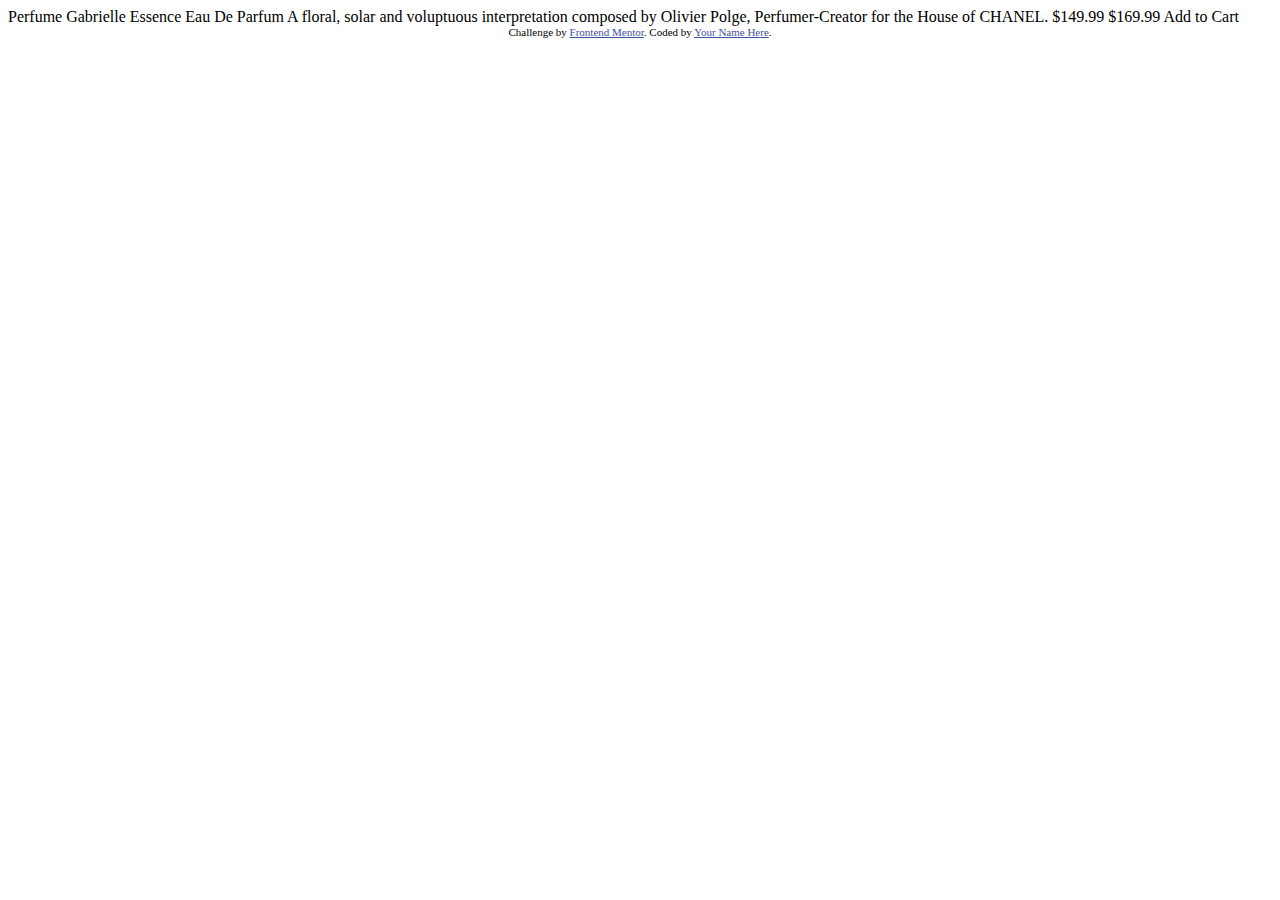
==== product-preview-card-component-main/index.html @ 0eebfa62 "Add product preview card component" ====
<!DOCTYPE html>
<html lang="en">
<head>
  <meta charset="UTF-8">
  <meta name="viewport" content="width=device-width, initial-scale=1.0"> <!-- displays site properly based on user's device -->

  <link rel="icon" type="image/png" sizes="32x32" href="./images/favicon-32x32.png">
  
  <title>Frontend Mentor | Product preview card component</title>

  <!-- Feel free to remove these styles or customise in your own stylesheet 👍 -->
  <style>
    .attribution { font-size: 11px; text-align: center; }
    .attribution a { color: hsl(228, 45%, 44%); }
  </style>
</head>
<body>

  Perfume

  Gabrielle Essence Eau De Parfum

  A floral, solar and voluptuous interpretation composed by Olivier Polge, 
  Perfumer-Creator for the House of CHANEL.

  $149.99
  $169.99

  Add to Cart
  
  <div class="attribution">
    Challenge by <a href="https://www.frontendmentor.io?ref=challenge" target="_blank">Frontend Mentor</a>. 
    Coded by <a href="#">Your Name Here</a>.
  </div>
</body>
</html>
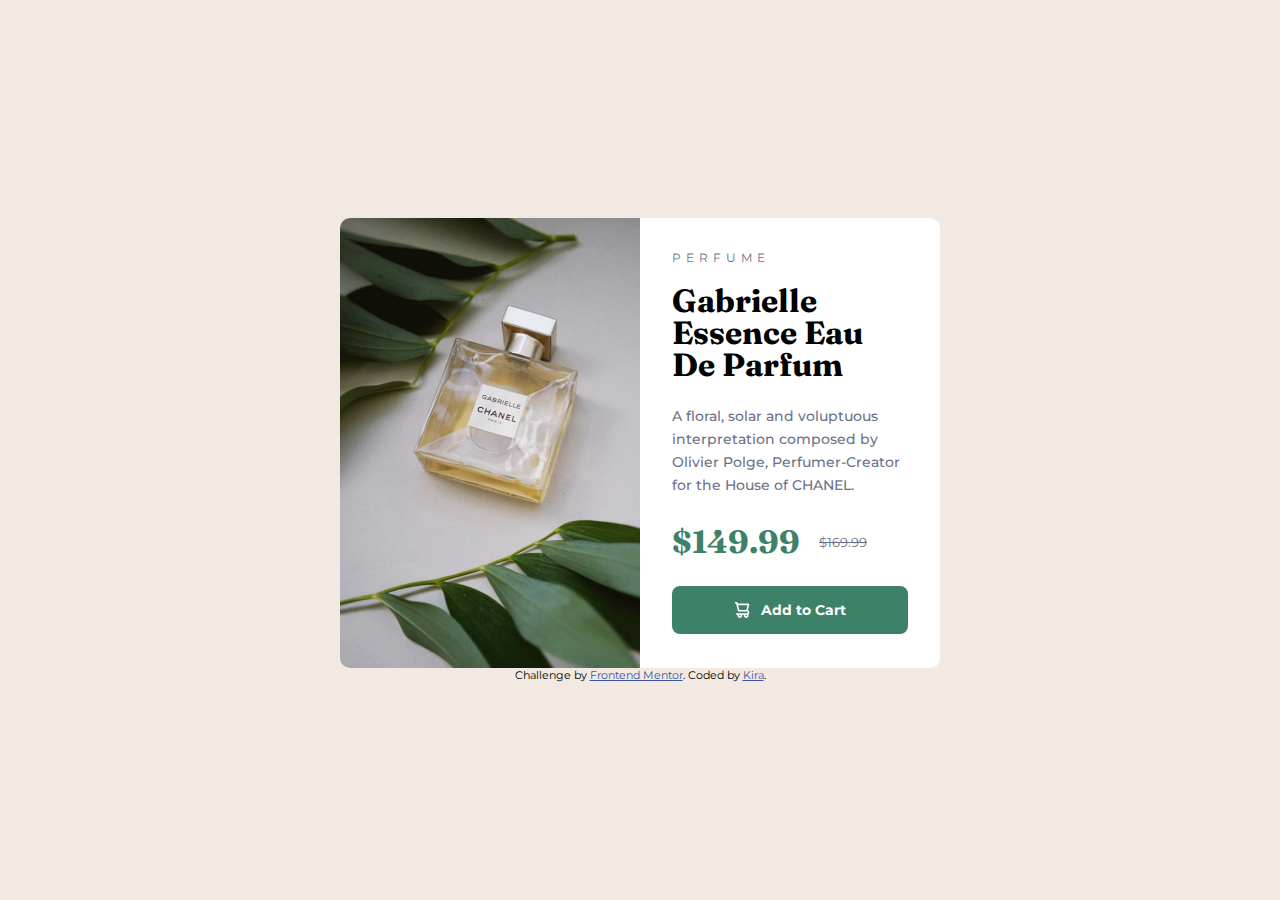
==== commit 1bb62394: "Finish product preview card component" ====
--- a/product-preview-card-component-main/index.html
+++ b/product-preview-card-component-main/index.html
@@ -1,36 +1,89 @@
 <!DOCTYPE html>
 <html lang="en">
-<head>
-  <meta charset="UTF-8">
-  <meta name="viewport" content="width=device-width, initial-scale=1.0"> <!-- displays site properly based on user's device -->
+    <head>
+        <meta charset="UTF-8" />
+        <meta name="viewport" content="width=device-width, initial-scale=1.0" />
+        <!-- displays site properly based on user's device -->
 
-  <link rel="icon" type="image/png" sizes="32x32" href="./images/favicon-32x32.png">
-  
-  <title>Frontend Mentor | Product preview card component</title>
+        <link
+            rel="icon"
+            type="image/png"
+            sizes="32x32"
+            href="./images/favicon-32x32.png"
+        />
 
-  <!-- Feel free to remove these styles or customise in your own stylesheet 👍 -->
-  <style>
-    .attribution { font-size: 11px; text-align: center; }
-    .attribution a { color: hsl(228, 45%, 44%); }
-  </style>
-</head>
-<body>
+        <link rel="stylesheet" href="./style.css" />
 
-  Perfume
+        <title>Frontend Mentor | Product preview card component</title>
 
-  Gabrielle Essence Eau De Parfum
+        <!-- Feel free to remove these styles or customise in your own stylesheet 👍 -->
+        <style>
+            .attribution {
+                font-size: 11px;
+                text-align: center;
+            }
+            .attribution a {
+                color: hsl(228, 45%, 44%);
+            }
+        </style>
+    </head>
+    <body>
+        <div class="card">
+            <img
+                class="desktop"
+                src="./images/image-product-desktop.jpg"
+                alt=""
+            />
+            <img
+                class="mobile"
+                src="./images/image-product-mobile.jpg"
+                alt=""
+            />
 
-  A floral, solar and voluptuous interpretation composed by Olivier Polge, 
-  Perfumer-Creator for the House of CHANEL.
+            <div class="text">
+                <p class="type">Perfume</p>
+                <h1>Gabrielle Essence Eau De Parfum</h1>
+                <p class="description">
+                    A floral, solar and voluptuous interpretation composed by
+                    Olivier Polge, Perfumer-Creator for the House of CHANEL.
+                </p>
+                <div class="prices">
+                    <span class="price">$149.99</span>
+                    <span class="prev-price">$169.99</span>
+                </div>
+                <button>
+                    <svg
+                        width="15.000000"
+                        height="16.000000"
+                        viewBox="0 0 15 16"
+                        fill="none"
+                        xmlns="http://www.w3.org/2000/svg"
+                        xmlns:xlink="http://www.w3.org/1999/xlink"
+                    >
+                        <desc>Created with Pixso.</desc>
+                        <defs />
+                        <path
+                            id="Shape"
+                            d="M14.3831 10.3878C14.3795 9.40637 13.778 8.52625 12.8649 8.16638L14.3591 2.573C14.4224 2.33148 14.3691 2.07434 14.2153 1.87781C14.058 1.69379 13.8259 1.59094 13.584 1.59814L2.6369 1.59814L2.37323 0.591309C2.27893 0.24115 1.96069 -0.00158691 1.59814 0L0 0L0 1.59814L0.982849 1.59814L2.96454 8.99744C3.06091 9.35638 3.39209 9.60144 3.76355 9.58875L11.9859 9.58875C12.4272 9.58875 12.785 9.94647 12.785 10.3878C12.785 10.8291 12.4272 11.1868 11.9859 11.1868L1.59814 11.1868C1.1568 11.1868 0.799072 11.5446 0.799072 11.9859C0.799072 12.4272 1.1568 12.785 1.59814 12.785L2.54102 12.785C2.17987 13.78 2.51416 14.8942 3.36346 15.5261C4.21277 16.158 5.37598 16.158 6.22528 15.5261C7.07458 14.8942 7.40887 13.78 7.04773 12.785L8.93347 12.785C8.60645 13.6863 8.84796 14.6959 9.54755 15.3516C10.2471 16.0073 11.2701 16.1831 12.1485 15.7985C13.0268 15.4139 13.5914 14.5428 13.584 13.584C13.5825 13.1712 13.4723 12.7661 13.2644 12.4094C13.9589 11.9716 14.381 11.2087 14.3831 10.3878ZM4.39484 7.9906L11.2587 7.9906L12.5452 3.19623L3.06836 3.19623L4.39484 7.9906ZM4.79437 14.3831C4.35303 14.3831 3.9953 14.0253 3.9953 13.584C3.9953 13.1427 4.35303 12.785 4.79437 12.785C5.23566 12.785 5.59344 13.1427 5.59344 13.584C5.59344 14.0253 5.23566 14.3831 4.79437 14.3831ZM10.3878 13.584C10.3878 14.0253 10.7455 14.3831 11.1868 14.3831C11.6281 14.3831 11.9859 14.0253 11.9859 13.584C11.9859 13.1427 11.6281 12.785 11.1868 12.785C10.7455 12.785 10.3878 13.1427 10.3878 13.584Z"
+                            clip-rule="evenodd"
+                            fill="#FFFFFF"
+                            fill-opacity="1.000000"
+                            fill-rule="evenodd"
+                        />
+                    </svg>
+                    Add to Cart
+                </button>
+            </div>
+        </div>
 
-  $149.99
-  $169.99
-
-  Add to Cart
-  
-  <div class="attribution">
-    Challenge by <a href="https://www.frontendmentor.io?ref=challenge" target="_blank">Frontend Mentor</a>. 
-    Coded by <a href="#">Your Name Here</a>.
-  </div>
-</body>
+        <div class="attribution">
+            Challenge by
+            <a
+                href="https://www.frontendmentor.io?ref=challenge"
+                target="_blank"
+                >Frontend Mentor</a
+            >. Coded by
+            <a href="https://www.frontendmentor.io/profile/zverevaa">Kira</a>.
+        </div>
+    </body>
 </html>
--- a/product-preview-card-component-main/style.css
+++ b/product-preview-card-component-main/style.css
@@ -0,0 +1,152 @@
+@import url('https://fonts.googleapis.com/css2?family=Fraunces:ital,opsz,wght@0,9..144,100..900;1,9..144,100..900&family=Montserrat:ital,wght@0,100..900;1,100..900&display=swap');
+
+* {
+    padding: 0;
+    margin: 0;
+    box-sizing: border-box;
+}
+
+body {
+    font-family: "Montserrat", sans-serif;
+    height: 100vh;
+    background-color: #F2EAE2;
+    display: flex;
+    flex-direction: column;
+    justify-content: center;
+    align-items: center;
+}
+
+.card {
+    background-color: #FFF;
+    border-radius: 10px;
+    height: 450px;
+    width: 600px;
+    display: flex;
+
+}
+
+.card .desktop {
+    min-width: 50%;
+    border-radius: 10px 0 0 10px
+}
+
+.card .mobile {
+    display: none;
+}
+
+.text {
+    padding: 32px;
+    display: flex;
+    flex-direction: column;
+}
+
+.text .type {
+    text-transform: uppercase;
+    letter-spacing: 5px;
+    color: rgb(108, 114, 137);
+    font-size: 12px;
+    margin-bottom: 20px;
+}
+
+.text h1 {
+    font-family: "Fraunces", sans-serif;
+    margin-bottom: 24px;
+    font-weight: 700;
+    font-size: 32px;
+    line-height: 32px;
+}
+
+.text .description {
+    font-weight: 500;
+    line-height: 23px;
+    font-size: 14px;
+    color: rgb(108, 114, 137);
+}
+
+.text .prices {
+    display: flex;
+    align-items: center;
+    gap: 19px;
+    margin: 25px 0;
+}
+
+.text .price {
+    font-family: "Fraunces", sans-serif;
+    font-weight: 700;
+    font-size: 32px;
+    color: rgb(61, 129, 104);
+}
+
+.text .prev-price {
+    font-size: 13px;
+    color: rgb(108, 114, 137);
+    text-decoration: line-through;
+}
+
+button {
+    font-family: "Montserrat", sans-serif;
+    font-weight: 700;
+    font-size: 14px;
+    width: 100%;
+    padding: 15px;
+    border: none;
+    border-radius: 8px;
+    background: rgb(61, 129, 104);
+    color: #fff;
+    display: flex;
+    align-items: center;
+    justify-content: center;
+    gap: 11px;
+}
+
+button:hover {
+    cursor: pointer;
+}
+
+button:active {
+    background-color: rgb(26, 64, 50);
+}
+
+@media (max-width: 640px) {
+    body {
+        padding: 8px;
+        justify-content: start;
+    }
+    .card {
+        flex-direction: column;
+        align-items: center;
+        width: 343px;
+        height: auto;
+    }
+    
+    .card .desktop {
+        display: none;
+
+    }
+
+    .card .mobile {
+        display: block;
+        width: 100%;
+        border-radius: 10px 10px 0 0;
+    }
+
+    .text {
+        padding: 24px;
+    }
+
+    .text .type {
+        margin-bottom: 12px;
+    }
+
+    .text h1 {
+        margin-bottom: 16px;
+    }
+
+
+    .text .prices {
+        margin-top: 20px;
+        margin-bottom: 16px;
+    }
+}
+
+
